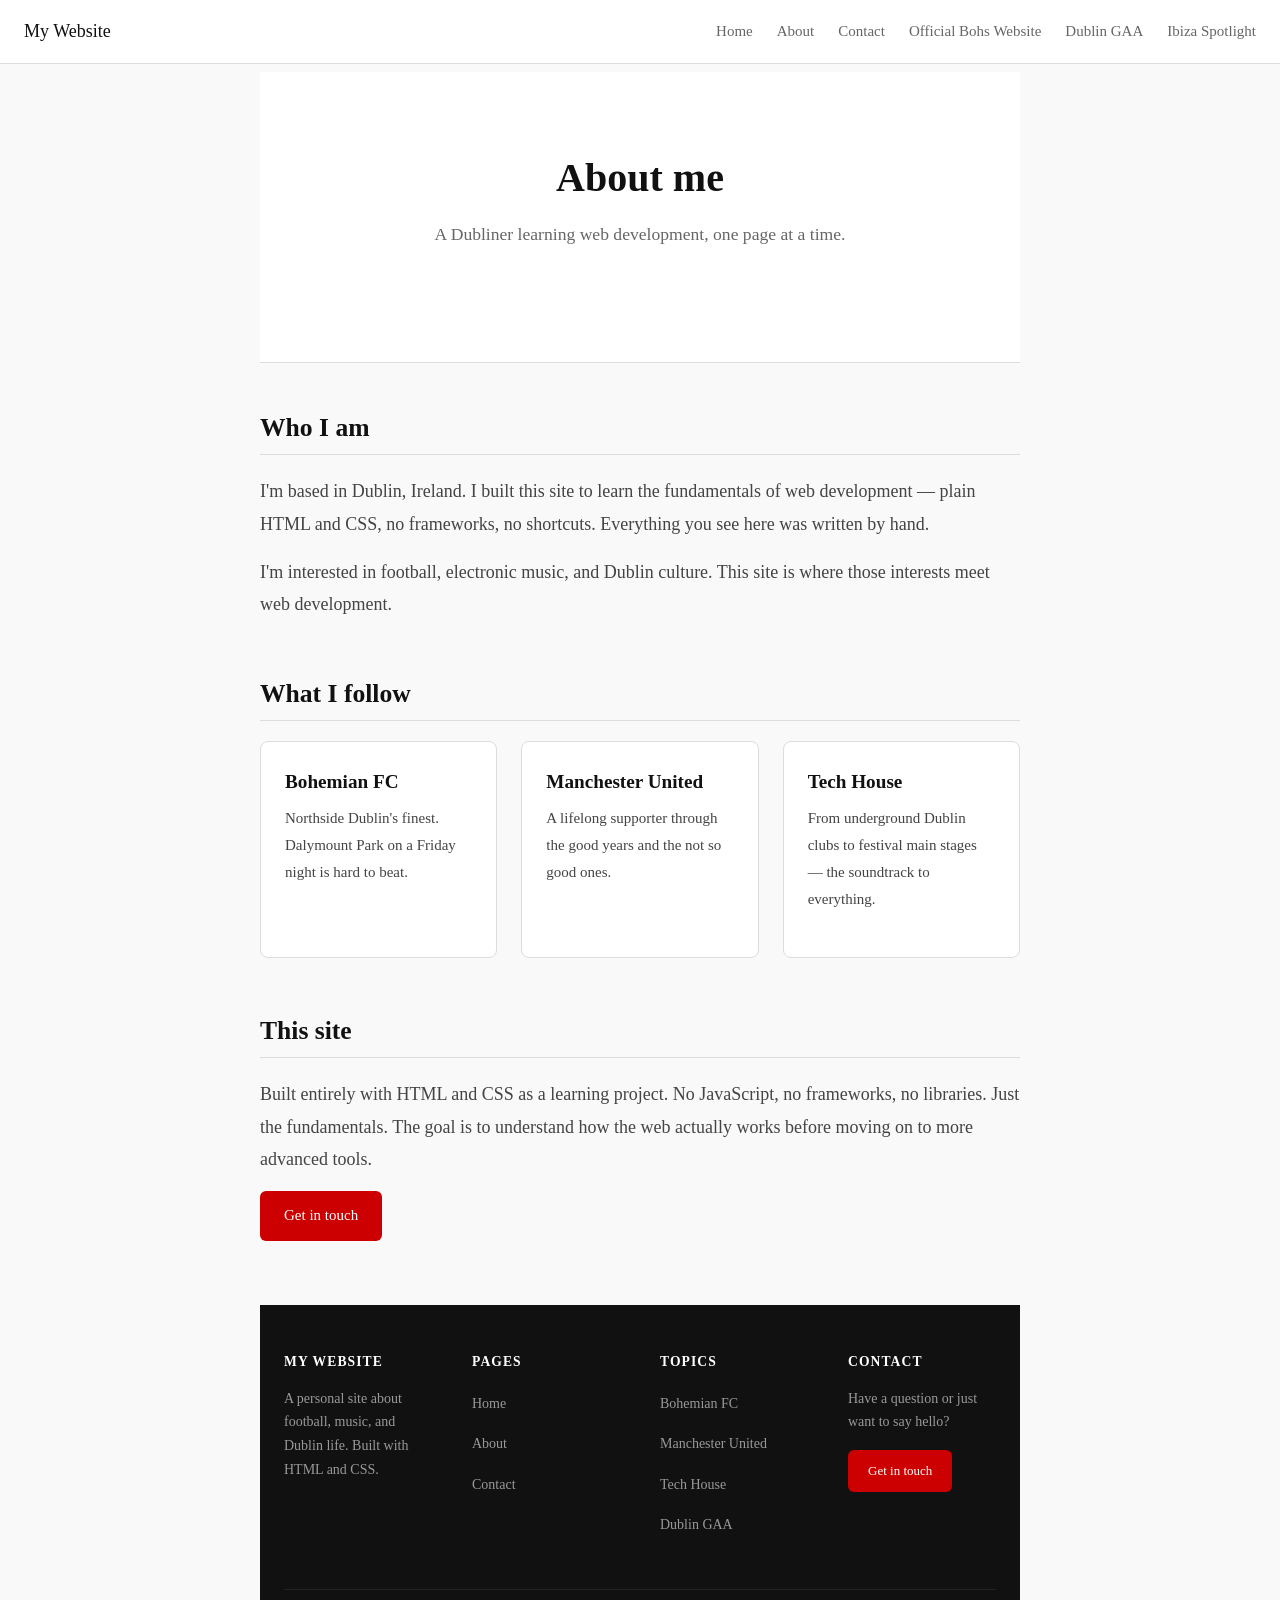
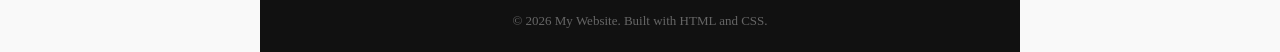
==== about.html @ ff86e504 "First commit" ====
<!DOCTYPE html>
<html lang="en">
  <head>
    <meta charset="UTF-8" />
    <meta name="viewport" content="width=device-width, initial-scale=1.0" />
    <title>About — My Website</title>
    <link rel="stylesheet" href="css/style.css" />
  </head>
  <body>

    <div id="nav-placeholder"></div>

    <section class="hero">
      <h1>About me</h1>
      <p class="hero-subtitle">A Dubliner learning web development, one page at a time.</p>
    </section>

    <section class="about-full">
      <div class="about-block">
        <h2>Who I am</h2>
        <p>I'm based in Dublin, Ireland. I built this site to learn the fundamentals of web development — plain HTML and CSS, no frameworks, no shortcuts. Everything you see here was written by hand.</p>
        <p>I'm interested in football, electronic music, and Dublin culture. This site is where those interests meet web development.</p>
      </div>

      <div class="about-block">
        <h2>What I follow</h2>
        <div class="features" style="margin-bottom: 0;">
          <div class="feature-card">
            <h3>Bohemian FC</h3>
            <p>Northside Dublin's finest. Dalymount Park on a Friday night is hard to beat.</p>
          </div>
          <div class="feature-card">
            <h3>Manchester United</h3>
            <p>A lifelong supporter through the good years and the not so good ones.</p>
          </div>
          <div class="feature-card">
            <h3>Tech House</h3>
            <p>From underground Dublin clubs to festival main stages — the soundtrack to everything.</p>
          </div>
        </div>
      </div>

      <div class="about-block">
        <h2>This site</h2>
        <p>Built entirely with HTML and CSS as a learning project. No JavaScript, no frameworks, no libraries. Just the fundamentals. The goal is to understand how the web actually works before moving on to more advanced tools.</p>
        <a href="contact.html" class="btn">Get in touch</a>
      </div>
    </section>

    <div id="footer-placeholder"></div>

    <script src="js/components.js"></script>
    
  </body>
</html>
---- css/style.css ----
/* ================================
   RESET & BASE
================================ */
* {
  box-sizing: border-box;
  margin: 0;
  padding: 0;
}

img {
  max-width: 100%;
  height: auto;
}

/* ================================
   TYPOGRAPHY SCALE
================================ */
:root {
  --font-main: Georgia, serif;
  --font-size-base: 18px;
  --line-height-base: 1.7;
  --color-text: #333333;
  --color-heading: #111111;
  --color-muted: #666666;
  --color-border: #dddddd;
  --color-accent: #cc0000;
  --color-bg: #f9f9f9;
  --color-white: #ffffff;
  --spacing-sm: 16px;
  --spacing-md: 32px;
  --spacing-lg: 64px;
}

body {
  font-family: var(--font-main);
  font-size: var(--font-size-base);
  line-height: var(--line-height-base);
  color: var(--color-text);
  background-color: var(--color-bg);
  max-width: 800px;
  margin: 0 auto;
  padding: 0 20px;
  padding-top: 72px;
}

h1, h2, h3, h4 {
  color: var(--color-heading);
  line-height: 1.3;
  margin-bottom: 16px;
}

h1 { font-size: 2.5rem; }
h2 { font-size: 1.6rem; }
h3 { font-size: 1.2rem; }
h4 { font-size: 0.85rem; text-transform: uppercase; letter-spacing: 0.08em; }

p {
  margin-bottom: 16px;
  color: var(--color-text);
}

a {
  color: var(--color-accent);
  text-decoration: none;
}

a:hover {
  text-decoration: underline;
}

/* ================================
   NAV
================================ */
nav {
  display: flex;
  align-items: center;
  gap: 24px;
  background-color: var(--color-white);
  border-bottom: 1px solid var(--color-border);
  padding: 16px 24px;
  position: fixed;
  top: 0;
  left: 0;
  right: 0;
  z-index: 100;
}

.site-name {
  font-weight: 500;
  color: var(--color-heading);
  margin-right: auto;
  text-decoration: none;
}

nav a {
  color: var(--color-muted);
  font-size: 15px;
  transition: color 0.15s;
}

nav a:hover {
  color: var(--color-heading);
  text-decoration: none;
}

/* ================================
   BUTTONS
================================ */
.btn {
  display: inline-block;
  background-color: var(--color-accent);
  color: var(--color-white);
  padding: 12px 24px;
  border-radius: 6px;
  font-size: 15px;
  font-family: var(--font-main);
  border: none;
  cursor: pointer;
  transition: background-color 0.15s;
}

.btn:hover {
  background-color: #004499;
  color: var(--color-white);
  text-decoration: none;
}

/* ================================
   HERO
================================ */
.hero {
  text-align: center;
  padding: 80px 20px;
  background-color: var(--color-white);
  border-bottom: 1px solid var(--color-border);
  margin-bottom: 48px;
}

.hero h1 {
  margin-bottom: 16px;
}

.hero-subtitle {
  font-size: 1.1rem;
  color: var(--color-muted);
  margin-bottom: 32px;
  max-width: 500px;
  margin-left: auto;
  margin-right: auto;
}

/* ================================
   FEATURE CARDS
================================ */
.features {
  display: flex;
  gap: 24px;
  margin-bottom: var(--spacing-lg);
}

.feature-card {
  flex: 1;
  background-color: var(--color-white);
  border: 1px solid var(--color-border);
  border-radius: 8px;
  padding: 28px 24px;
  transition: border-color 0.15s;
}

.feature-card:hover {
  border-color: var(--color-accent);
}

.feature-card h3 {
  margin-bottom: 10px;
}

.feature-card p {
  font-size: 15px;
  color: var(--color-muted);
  line-height: 1.6;
  margin: 0;
}

/* ================================
   ABOUT SNIPPET
================================ */
.about-snippet {
  background-color: var(--color-white);
  border: 1px solid var(--color-border);
  border-radius: 8px;
  padding: 40px;
  margin-bottom: var(--spacing-lg);
  text-align: center;
  max-width: 600px;
  margin-left: auto;
  margin-right: auto;
}

.about-snippet p {
  color: var(--color-muted);
  margin-bottom: 28px;
}

/* ================================
   ABOUT PAGE
================================ */
.about-full {
  max-width: 800px;
  margin: 0 auto;
}

.about-block {
  margin-bottom: 56px;
}

.about-block h2 {
  padding-bottom: 10px;
  border-bottom: 1px solid var(--color-border);
  margin-bottom: 20px;
}

.about-block p {
  color: #444444;
  line-height: 1.8;
  margin-bottom: 16px;
}

/* ================================
   CONTACT PAGE
================================ */
.contact-wrapper {
  display: flex;
  gap: 48px;
  margin-bottom: var(--spacing-lg);
  align-items: flex-start;
}

.contact-details {
  flex: 1;
}

.contact-details h2 {
  padding-bottom: 10px;
  border-bottom: 1px solid var(--color-border);
  margin-bottom: 16px;
}

.contact-details p {
  color: #444444;
  line-height: 1.8;
  margin-bottom: 12px;
}

.contact-form {
  flex: 2;
}

.form-group {
  margin-bottom: 20px;
}

.form-group label {
  display: block;
  font-size: 14px;
  font-weight: 500;
  color: var(--color-text);
  margin-bottom: 6px;
}

.form-group input,
.form-group textarea {
  width: 100%;
  padding: 10px 14px;
  font-size: 15px;
  font-family: var(--font-main);
  color: var(--color-text);
  background-color: var(--color-white);
  border: 1px solid var(--color-border);
  border-radius: 6px;
  outline: none;
  transition: border-color 0.15s;
}

.form-group input:focus,
.form-group textarea:focus {
  border-color: var(--color-accent);
}

.form-group textarea {
  resize: vertical;
}

/* ================================
   FOOTER
================================ */
footer {
  background-color: #111111;
  color: #cccccc;
  padding: 48px 24px 0;
  margin-top: var(--spacing-lg);
}

.footer-grid {
  display: flex;
  gap: 40px;
  max-width: 800px;
  margin: 0 auto;
  padding-bottom: 40px;
}

.footer-col {
  flex: 1;
}

.footer-col h4 {
  color: var(--color-white);
  margin-bottom: 16px;
}

.footer-col p {
  font-size: 14px;
  line-height: 1.7;
  color: #999999;
  margin-bottom: 16px;
}

.footer-col ul {
  list-style: none;
  padding: 0;
  margin: 0;
}

.footer-col ul li {
  margin-bottom: 10px;
}

.footer-col ul li a {
  color: #999999;
  font-size: 14px;
  transition: color 0.15s;
}

.footer-col ul li a:hover {
  color: var(--color-white);
  text-decoration: none;
}

.footer-col .btn {
  font-size: 13px;
  padding: 10px 20px;
}

.footer-bottom {
  border-top: 1px solid #222222;
  padding: 20px 0;
  text-align: center;
  max-width: 800px;
  margin: 0 auto;
}

.footer-bottom p {
  font-size: 13px;
  color: #666666;
  margin: 0;
}

/* ================================
   RESPONSIVE
================================ */
@media (max-width: 768px) {

  body {
    padding-top: 60px;
    font-size: 16px;
  }

  h1 { font-size: 1.8rem; }
  h2 { font-size: 1.4rem; }

  .hero {
    padding: 48px 16px;
  }

  .features,
  .contact-info,
  .contact-wrapper,
  .footer-grid {
    flex-direction: column;
  }

  nav {
    gap: 16px;
    padding: 12px 16px;
    flex-wrap: wrap;
  }

  .site-name {
    width: 100%;
  }

}
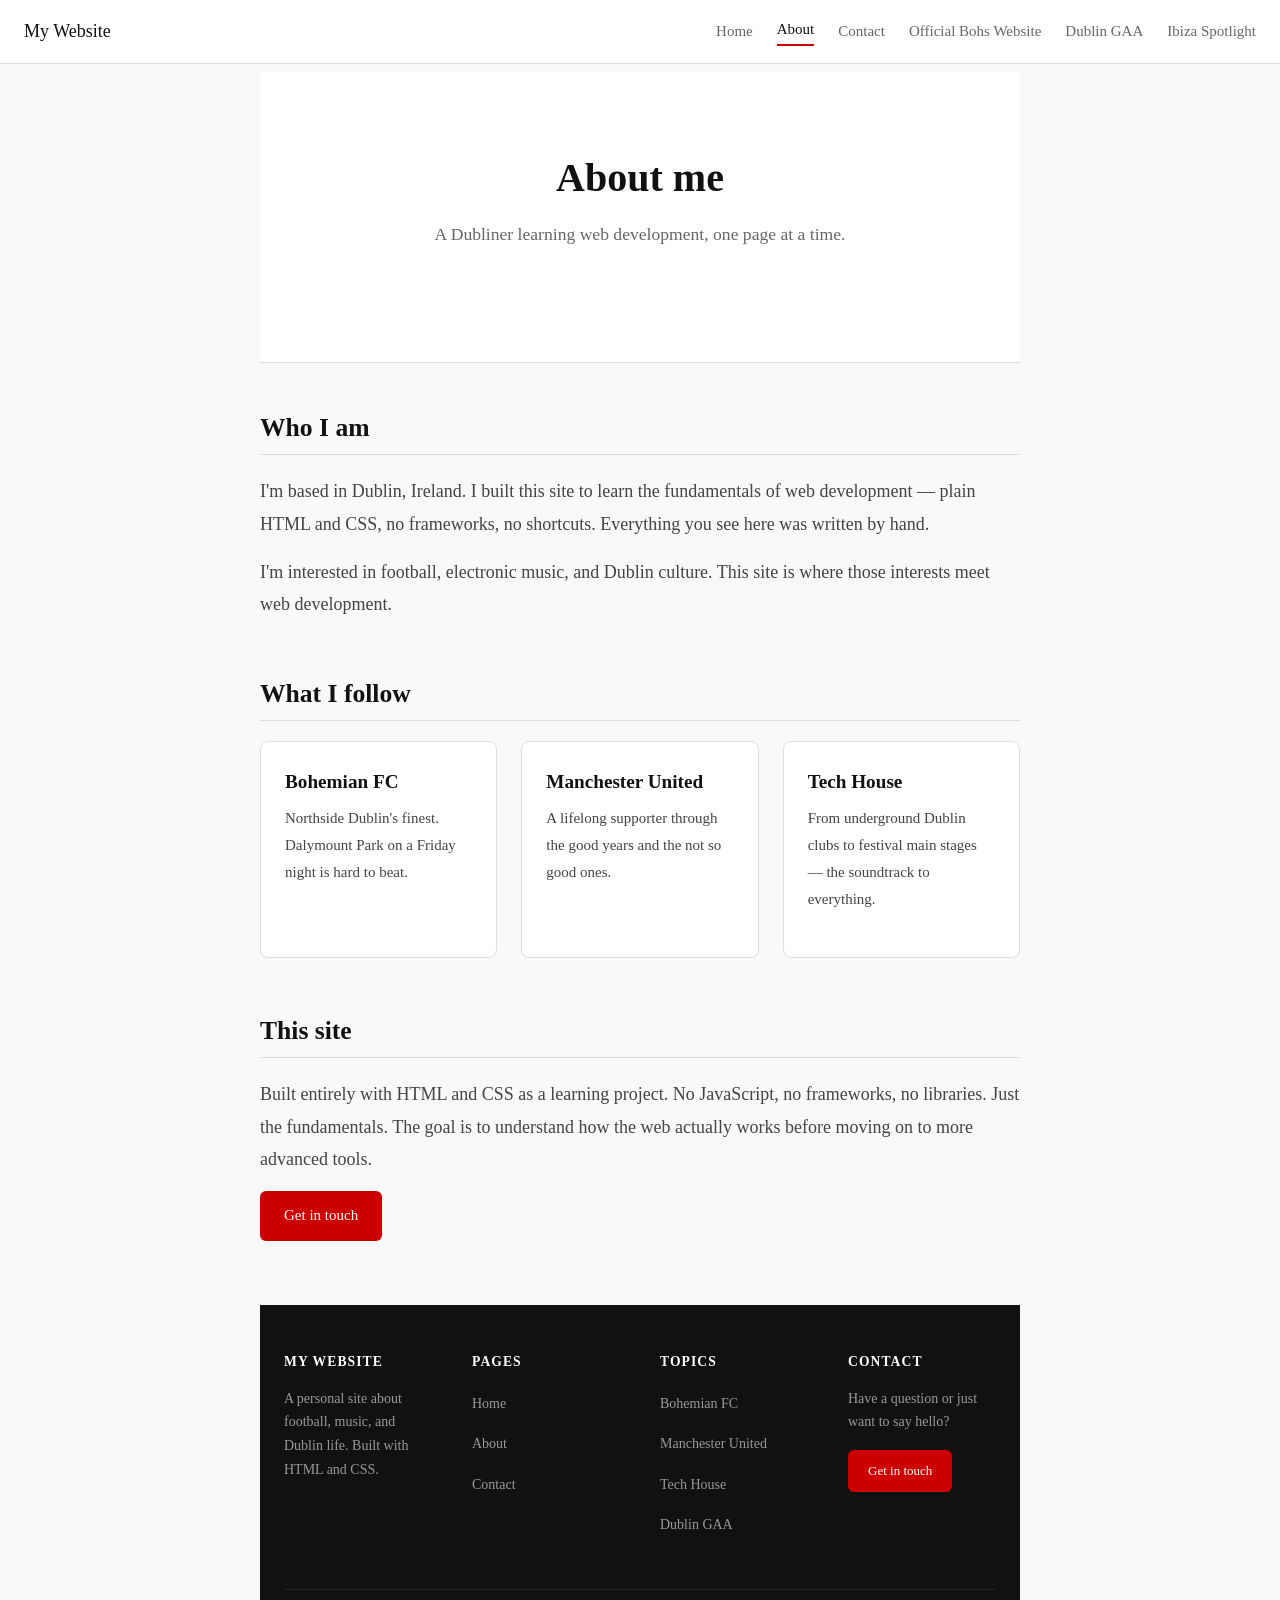
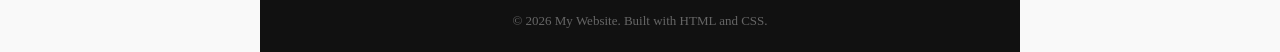
==== commit 5c0e6bfa: "Add hamburger menu for mobile only" ====
--- a/about.html
+++ b/about.html
@@ -50,6 +50,6 @@
     <div id="footer-placeholder"></div>
 
     <script src="js/components.js"></script>
-    
+    <script src="js/main.js"></script>
   </body>
 </html>
--- a/css/style.css
+++ b/css/style.css
@@ -74,7 +74,7 @@
 nav {
   display: flex;
   align-items: center;
-  gap: 24px;
+  justify-content: space-between;
   background-color: var(--color-white);
   border-bottom: 1px solid var(--color-border);
   padding: 16px 24px;
@@ -83,6 +83,64 @@
   left: 0;
   right: 0;
   z-index: 100;
+}
+
+.nav-links {
+  display: flex;
+  align-items: center;
+  gap: 24px;
+}
+
+.nav-links a {
+  color: var(--color-muted);
+  font-size: 15px;
+  transition: color 0.15s;
+}
+
+.nav-links a:hover {
+  color: var(--color-heading);
+  text-decoration: none;
+}
+
+.nav-links a.nav-active {
+  color: var(--color-heading);
+  font-weight: 500;
+  border-bottom: 2px solid var(--color-accent);
+  padding-bottom: 2px;
+}
+
+.hamburger {
+  display: none;
+  flex-direction: column;
+  justify-content: space-between;
+  width: 24px;
+  height: 18px;
+  background: none;
+  border: none;
+  cursor: pointer;
+  padding: 0;
+}
+
+.hamburger span {
+  display: block;
+  width: 100%;
+  height: 2px;
+  background-color: var(--color-heading);
+  border-radius: 2px;
+  transition: transform 0.2s, opacity 0.2s;
+}
+
+/* Animated X when open */
+.hamburger.open span:nth-child(1) {
+  transform: translateY(8px) rotate(45deg);
+}
+
+.hamburger.open span:nth-child(2) {
+  opacity: 0;
+}
+
+.hamburger.open span:nth-child(3) {
+  transform: translateY(-8px) rotate(-45deg);
 }
 
 .site-name {
@@ -389,14 +447,33 @@
     flex-direction: column;
   }
 
-  nav {
+  .site-name {
+    width: auto;
+  }
+
+  /* Hamburger appears on mobile */
+  .hamburger {
+    display: flex;
+  }
+
+  /* Nav links hidden by default on mobile */
+  .nav-links {
+    display: none;
+    position: absolute;
+    top: 100%;
+    left: 0;
+    right: 0;
+    flex-direction: column;
+    align-items: flex-start;
+    background-color: var(--color-white);
+    border-bottom: 1px solid var(--color-border);
+    padding: 16px 24px;
     gap: 16px;
-    padding: 12px 16px;
-    flex-wrap: wrap;
-  }
-
-  .site-name {
-    width: 100%;
+  }
+
+  /* Nav links visible when open */
+  .nav-links.open {
+    display: flex;
   }
 
 }
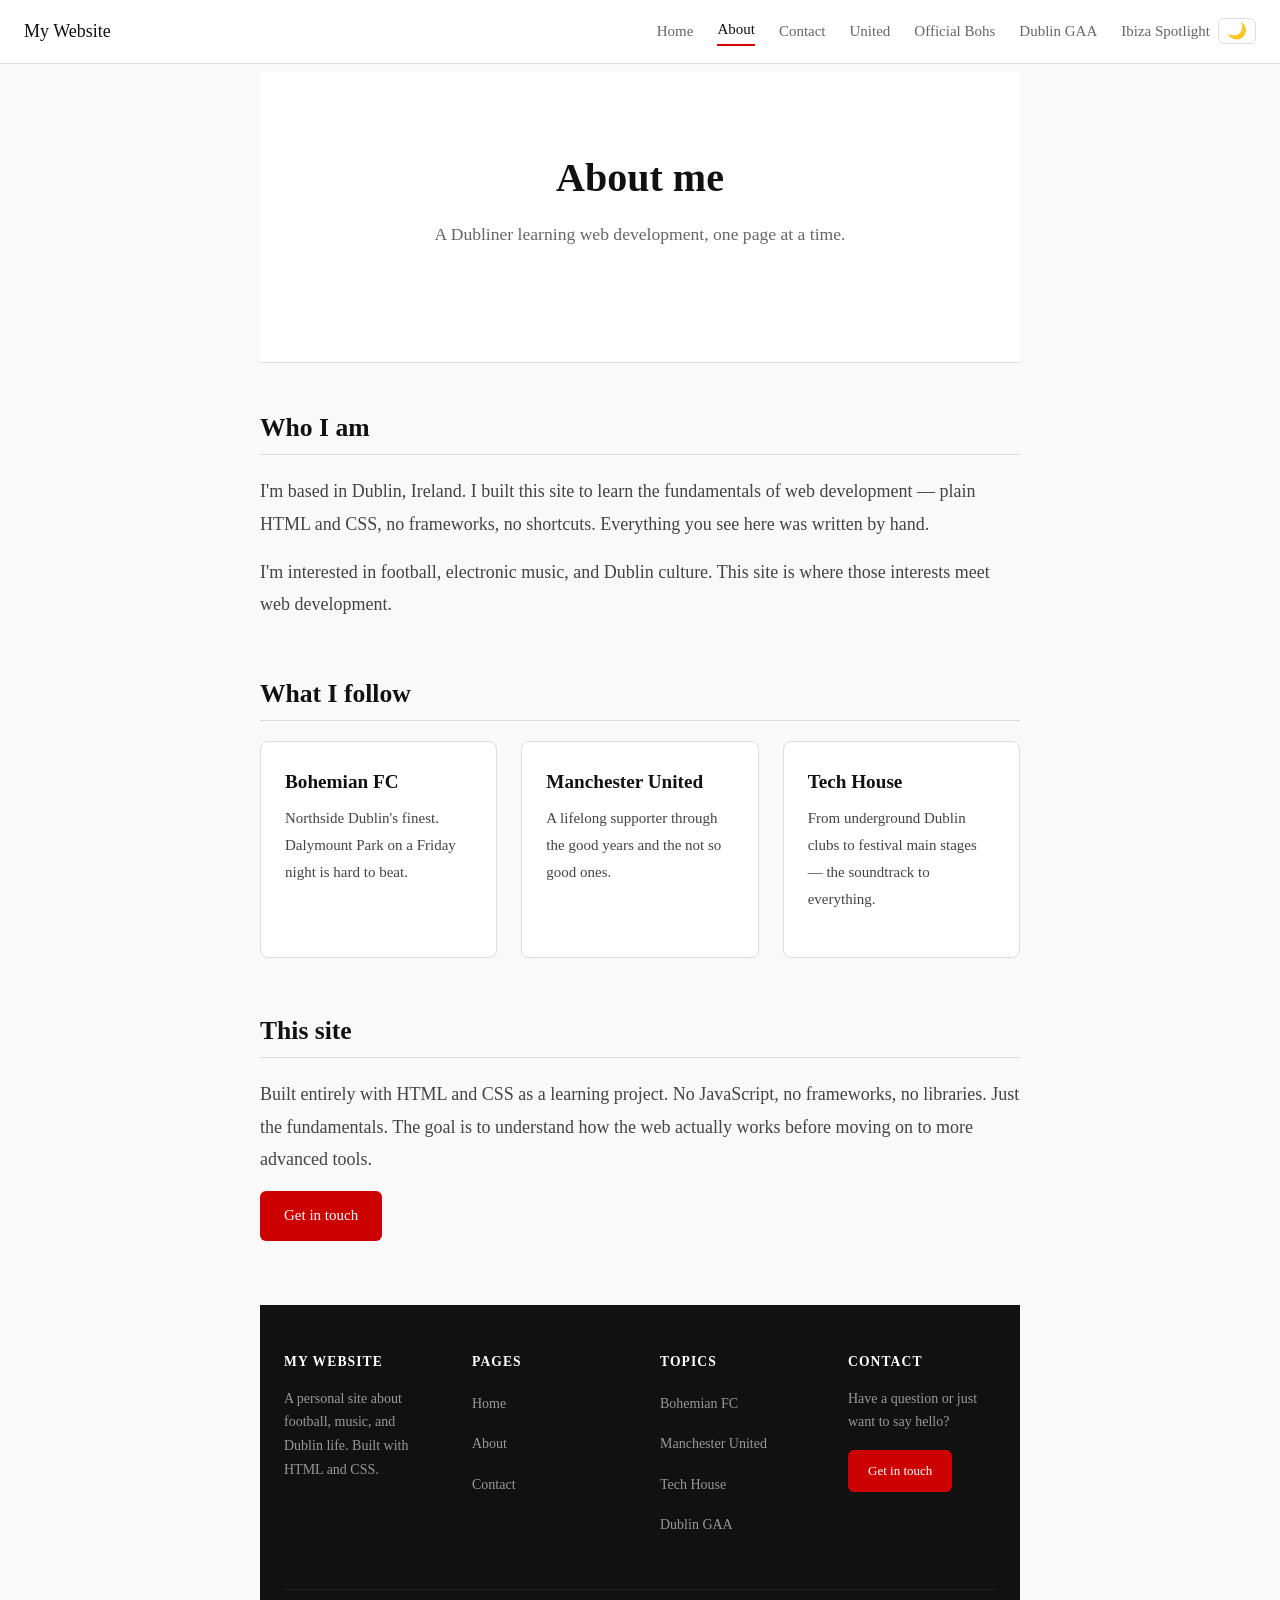
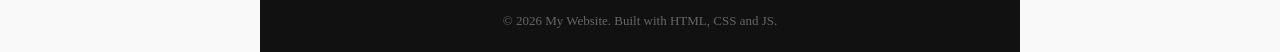
==== commit 73edd754: "Dark mode enabled and hamburger fixed" ====
--- a/about.html
+++ b/about.html
@@ -8,7 +8,24 @@
   </head>
   <body>
 
-    <div id="nav-placeholder"></div>
+  <nav>
+  <span class="site-name">My Website</span>
+  <button class="hamburger" id="hamburger" aria-label="Toggle menu">
+    <span></span>
+    <span></span>
+    <span></span>
+  </button>
+  <div class="nav-links" id="nav-links">
+    <a href="index.html">Home</a>
+    <a href="about.html">About</a>
+    <a href="contact.html">Contact</a>
+    <a href="football.html">United</a>
+    <a href="https://bohemians.ie/" target="_blank" rel="noopener">Official Bohs</a>
+    <a href="https://www.dublingaa.ie/" target="_blank" rel="noopener">Dublin GAA</a>
+    <a href="https://www.ibiza-spotlight.com/night/events/2026" target="_blank" rel="noopener">Ibiza Spotlight</a>
+  </div>
+  <button class="dark-mode-btn" id="dark-mode-btn" aria-label="Toggle dark mode">🌙</button>
+</nav>
 
     <section class="hero">
       <h1>About me</h1>
@@ -47,7 +64,39 @@
       </div>
     </section>
 
-    <div id="footer-placeholder"></div>
+  <footer>
+  <div class="footer-grid">
+    <div class="footer-col">
+      <h4>My Website</h4>
+      <p>A personal site about football, music, and Dublin life. Built with HTML and CSS.</p>
+    </div>
+    <div class="footer-col">
+      <h4>Pages</h4>
+      <ul>
+        <li><a href="index.html">Home</a></li>
+        <li><a href="about.html">About</a></li>
+        <li><a href="contact.html">Contact</a></li>
+      </ul>
+    </div>
+    <div class="footer-col">
+      <h4>Topics</h4>
+      <ul>
+        <li><a href="#">Bohemian FC</a></li>
+        <li><a href="#">Manchester United</a></li>
+        <li><a href="#">Tech House</a></li>
+        <li><a href="#">Dublin GAA</a></li>
+      </ul>
+    </div>
+    <div class="footer-col">
+      <h4>Contact</h4>
+      <p>Have a question or just want to say hello?</p>
+      <a href="mailto:you@email.com" class="btn">Get in touch</a>
+    </div>
+  </div>
+  <div class="footer-bottom">
+    <p>&copy; 2026 My Website. Built with HTML, CSS and JS.</p>
+  </div>
+</footer>
 
     <script src="js/components.js"></script>
     <script src="js/main.js"></script>
--- a/css/style.css
+++ b/css/style.css
@@ -31,6 +31,71 @@
   --spacing-lg: 64px;
 }
 
+[data-theme="dark"] {
+  --color-text: #e0e0e0;
+  --color-heading: #ffffff;
+  --color-muted: #aaaaaa;
+  --color-border: #333333;
+  --color-accent: #4d9fff;
+  --color-bg: #121212;
+  --color-white: #1e1e1e;
+}
+
+[data-theme="dark"] body {
+  background-color: var(--color-bg);
+}
+
+[data-theme="dark"] nav {
+  background-color: var(--color-white);
+  border-bottom-color: var(--color-border);
+}
+
+[data-theme="dark"] footer {
+  background-color: #0a0a0a;
+}
+
+[data-theme="dark"] .feature-card {
+  background-color: var(--color-white);
+  border-color: var(--color-border);
+}
+
+[data-theme="dark"] .hero {
+  background-color: var(--color-white);
+  border-bottom-color: var(--color-border);
+}
+
+[data-theme="dark"] .form-group input,
+[data-theme="dark"] .form-group textarea {
+  background-color: #2a2a2a;
+  color: var(--color-text);
+  border-color: var(--color-border);
+}
+
+[data-theme="dark"] .about-snippet {
+  background-color: var(--color-white);
+  border-color: var(--color-border);
+}
+
+[data-theme="dark"] .highlight-row td {
+  background-color: #1a2a3a;
+}
+
+.dark-mode-btn {
+  background: none;
+  border: 0.5px solid var(--color-border);
+  border-radius: 6px;
+  padding: 4px 8px;
+  cursor: pointer;
+  font-size: 16px;
+  line-height: 1;
+  transition: border-color 0.15s;
+  margin-left: 8px;
+}
+
+.dark-mode-btn:hover {
+  border-color: var(--color-accent);
+}
+
 body {
   font-family: var(--font-main);
   font-size: var(--font-size-base);
@@ -476,4 +541,148 @@
     display: flex;
   }
 
+}
+
+/* ================================
+   FORM VALIDATION
+================================ */
+.input-error {
+  border-color: #cc3300 !important;
+}
+
+.error-message {
+  font-size: 13px;
+  color: #cc3300;
+  margin: 6px 0 0;
+}
+
+.form-success {
+  background-color: #E1F5EE;
+  border: 1px solid #1D9E75;
+  border-radius: 8px;
+  padding: 32px;
+  text-align: center;
+}
+
+.form-success h3 {
+  color: #0F6E56;
+  margin-bottom: 8px;
+}
+
+.form-success p {
+  color: #1D9E75;
+  margin: 0;
+}
+
+/* ================================
+   FOOTBALL PAGE
+================================ */
+.football-section {
+  margin-bottom: var(--spacing-lg);
+}
+
+.football-grid {
+  display: flex;
+  gap: 40px;
+  align-items: flex-start;
+}
+
+.football-col {
+  flex: 1;
+}
+
+.football-col h2 {
+  font-size: 1.2rem;
+  padding-bottom: 10px;
+  border-bottom: 1px solid var(--color-border);
+  margin-bottom: 16px;
+}
+
+.match-row {
+  display: flex;
+  align-items: center;
+  gap: 12px;
+  padding: 10px 0;
+  border-bottom: 1px solid var(--color-border);
+  font-size: 14px;
+}
+
+.match-date {
+  color: var(--color-muted);
+  min-width: 48px;
+  font-size: 13px;
+}
+
+.match-teams {
+  flex: 1;
+  color: var(--color-text);
+}
+
+.match-result {
+  font-size: 12px;
+  font-weight: 500;
+  padding: 2px 8px;
+  border-radius: 4px;
+  min-width: 24px;
+  text-align: center;
+}
+
+.result-w { background: #E1F5EE; color: #0F6E56; }
+.result-d { background: #FFF8E1; color: #8a6d00; }
+.result-l { background: #FDECEA; color: #9b1c1c; }
+
+.pl-table {
+  width: 100%;
+  border-collapse: collapse;
+  font-size: 13px;
+}
+
+.pl-table th {
+  text-align: left;
+  padding: 8px 6px;
+  border-bottom: 2px solid var(--color-border);
+  color: var(--color-muted);
+  font-size: 11px;
+  text-transform: uppercase;
+  letter-spacing: 0.06em;
+}
+
+.pl-table td {
+  padding: 8px 6px;
+  border-bottom: 1px solid var(--color-border);
+  color: var(--color-text);
+}
+
+.highlight-row td {
+  background-color: #E6F1FB;
+  font-weight: 500;
+}
+
+.loading {
+  color: var(--color-muted);
+  font-size: 14px;
+  font-style: italic;
+}
+
+@media (max-width: 768px) {
+  .football-grid {
+    flex-direction: column;
+  }
+}
+
+.coming-soon {
+  text-align: center;
+  padding: 64px 20px;
+  color: var(--color-muted);
+}
+
+.coming-soon h2 {
+  margin-bottom: 16px;
+}
+
+.coming-soon p {
+  margin-bottom: 32px;
+  max-width: 500px;
+  margin-left: auto;
+  margin-right: auto;
 }
